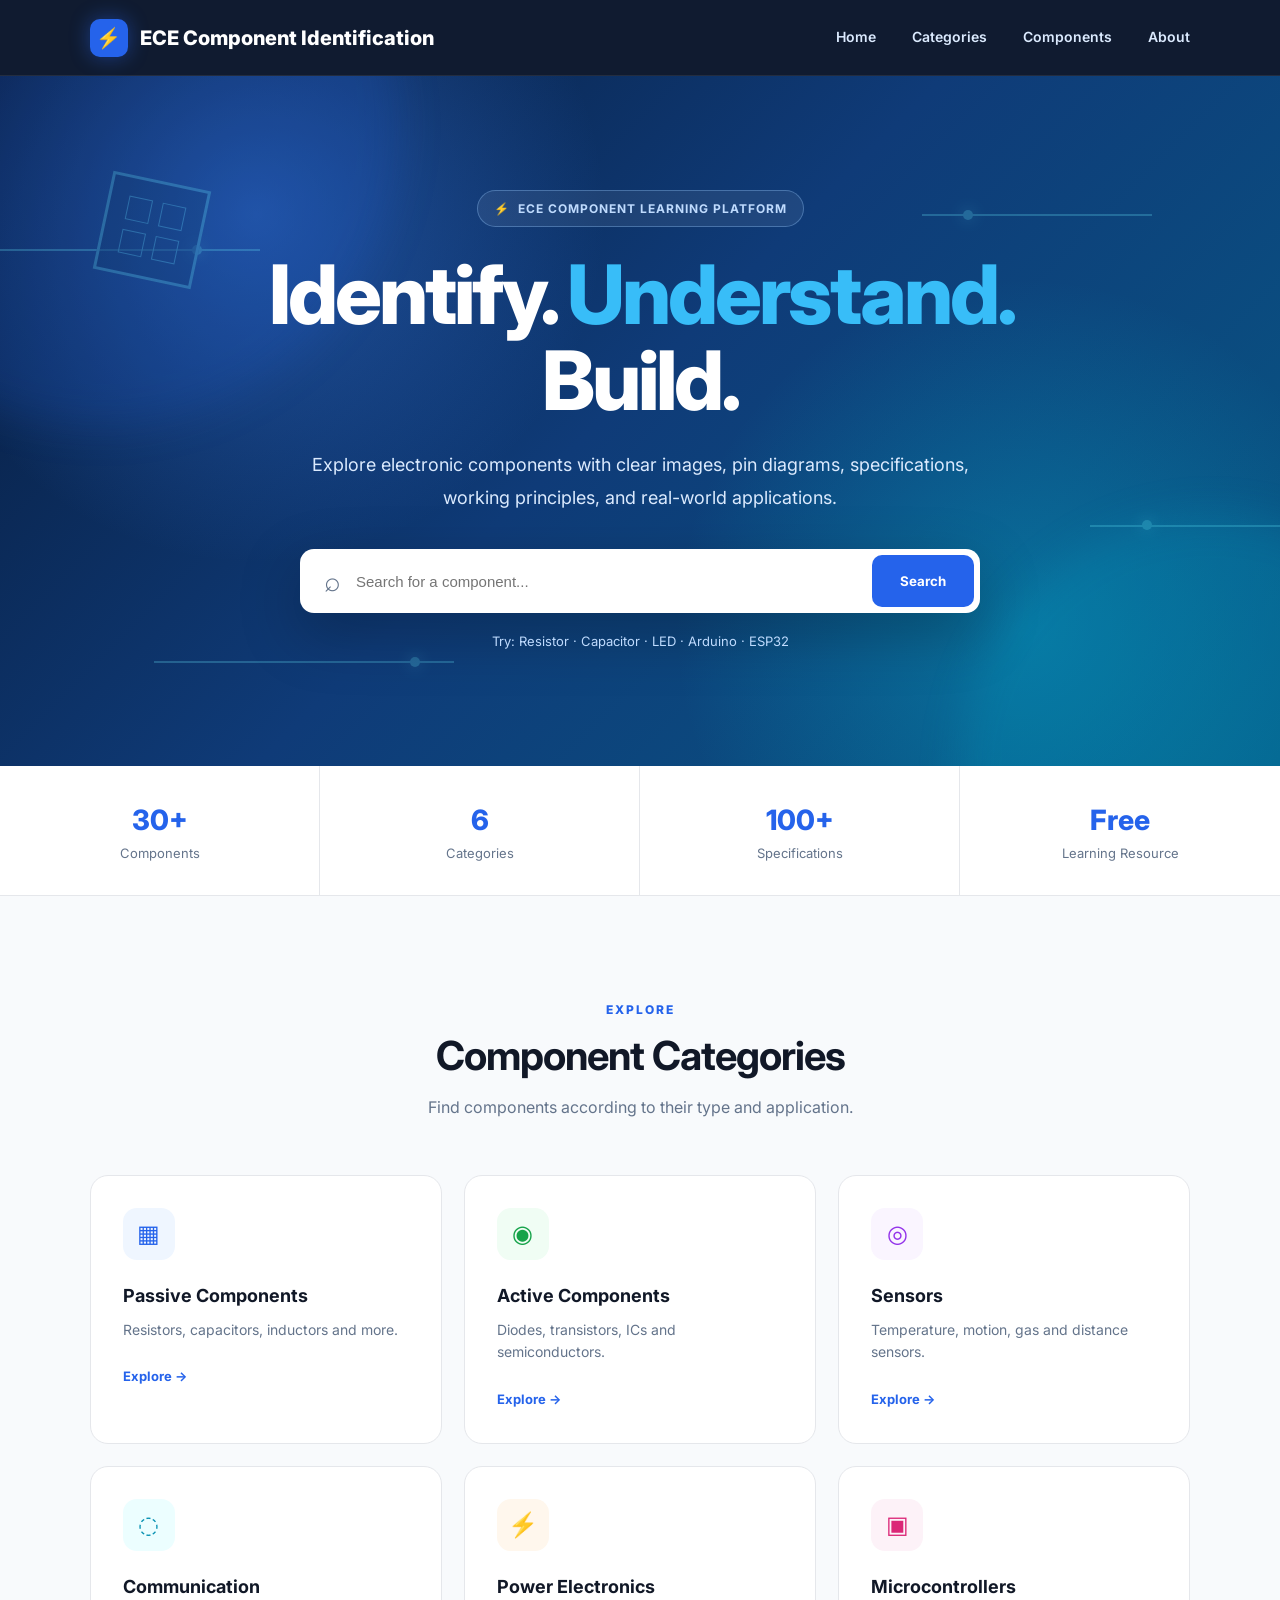
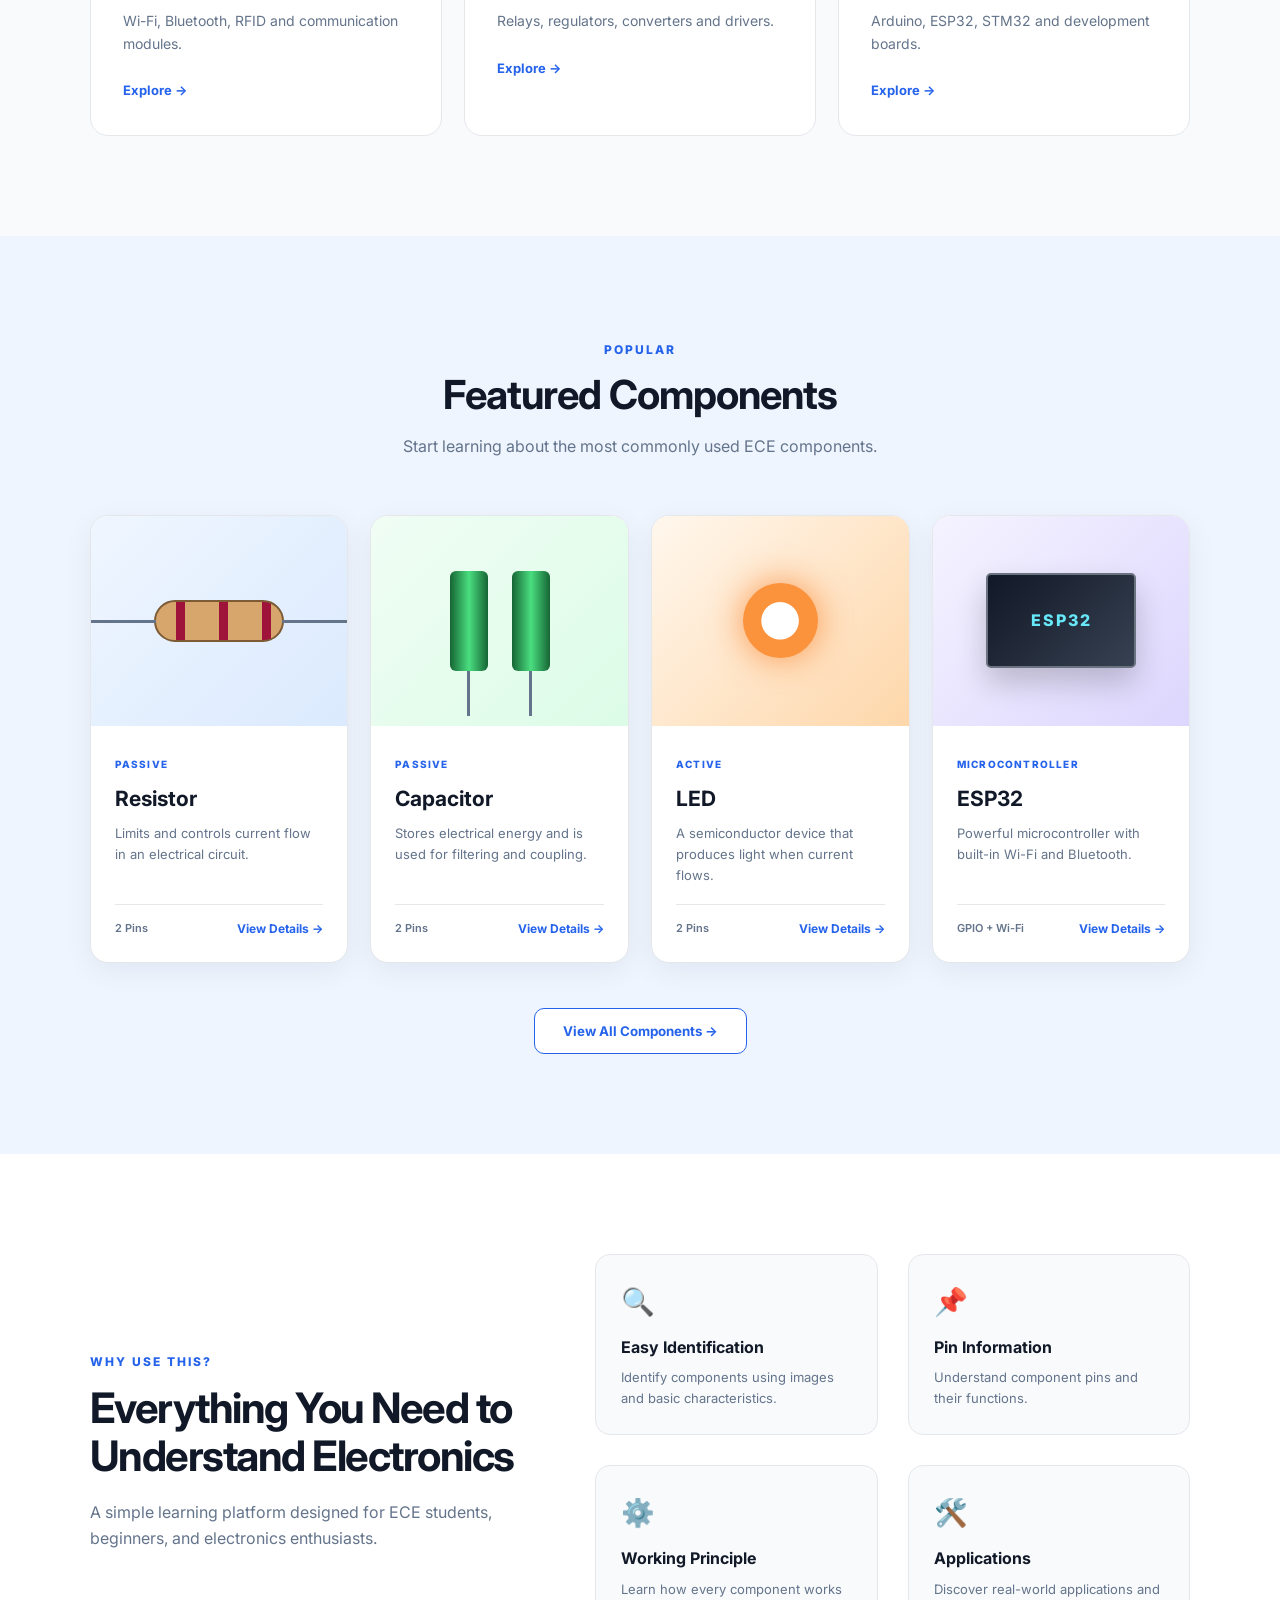
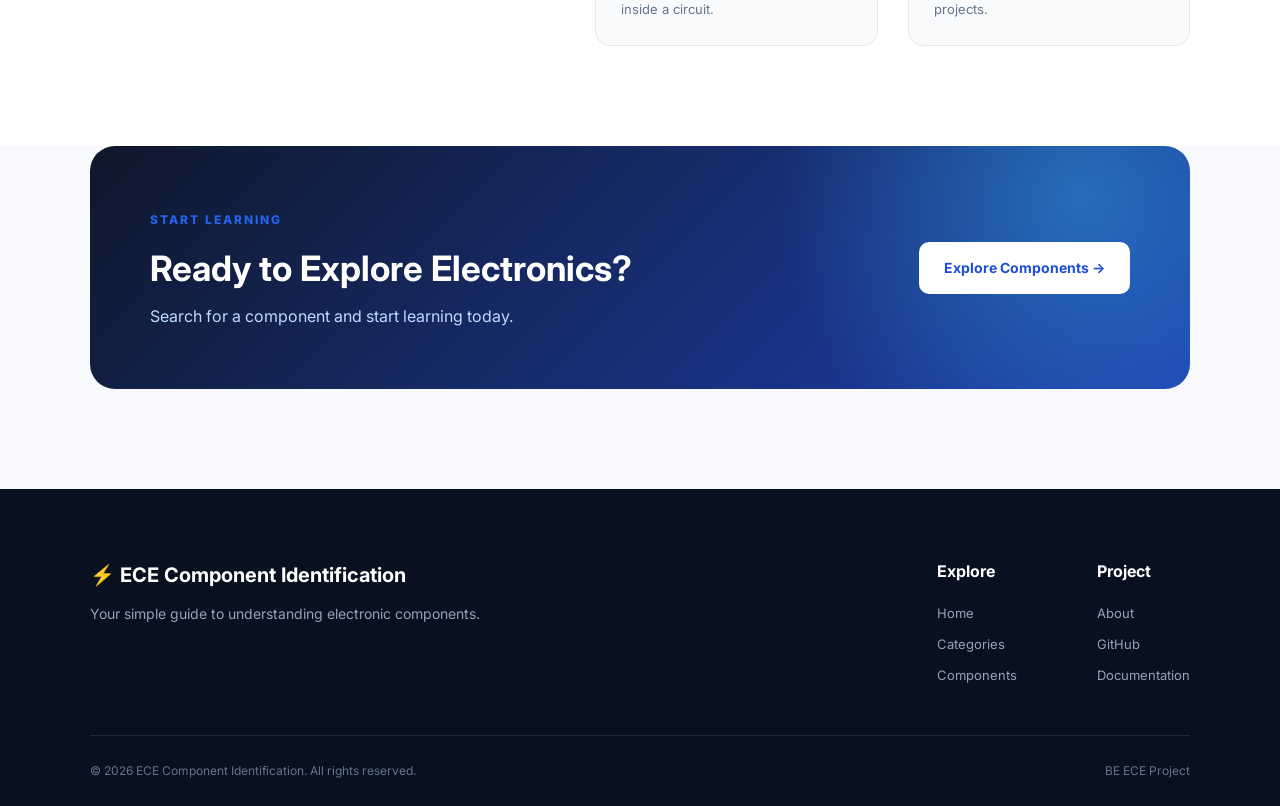
==== index.html @ 3140476e "Created modern ECE component identification homepage" ====
<!DOCTYPE html>
<html lang="en">

<head>
    <meta charset="UTF-8">
    <meta name="viewport" content="width=device-width, initial-scale=1.0">

    <title>ECE Component Identification</title>

    <link rel="stylesheet" href="assets/css/style.css">

    <!-- Google Font -->
    <link rel="preconnect" href="https://fonts.googleapis.com">
    <link rel="preconnect" href="https://fonts.gstatic.com" crossorigin>
    <link
        href="https://fonts.googleapis.com/css2?family=Inter:wght@400;500;600;700;800&display=swap"
        rel="stylesheet">
</head>

<body>

    <!-- ================= NAVBAR ================= -->

    <header class="navbar">

        <div class="logo">
            <span class="logo-icon">⚡</span>
            <span>ECE Component Identification</span>
        </div>

        <nav class="nav-links">
            <a href="#home">Home</a>
            <a href="#categories">Categories</a>
            <a href="#components">Components</a>
            <a href="#about">About</a>
        </nav>

        <button class="mobile-menu" id="mobileMenu">
            ☰
        </button>

    </header>


    <!-- ================= HERO ================= -->

    <main>

        <section class="hero" id="home">

            <div class="hero-content">

                <div class="hero-badge">
                    <span>⚡</span>
                    ECE COMPONENT LEARNING PLATFORM
                </div>

                <h1>
                    Identify.
                    <span>Understand.</span>
                    Build.
                </h1>

                <p>
                    Explore electronic components with clear images,
                    pin diagrams, specifications, working principles,
                    and real-world applications.
                </p>

                <!-- SEARCH -->

                <div class="search-container">

                    <span class="search-icon">⌕</span>

                    <input
                        type="text"
                        id="searchInput"
                        placeholder="Search for a component...">

                    <button id="searchButton">
                        Search
                    </button>

                </div>

                <div class="search-hints">
                    Try: Resistor · Capacitor · LED · Arduino · ESP32
                </div>

            </div>


            <!-- HERO DECORATION -->

            <div class="circuit-decoration">

                <div class="circuit-line line-1"></div>
                <div class="circuit-line line-2"></div>
                <div class="circuit-line line-3"></div>
                <div class="circuit-line line-4"></div>

                <div class="circuit-node node-1"></div>
                <div class="circuit-node node-2"></div>
                <div class="circuit-node node-3"></div>
                <div class="circuit-node node-4"></div>

                <div class="chip">
                    <div></div>
                    <div></div>
                    <div></div>
                    <div></div>
                </div>

            </div>

        </section>


        <!-- ================= STATS ================= -->

        <section class="stats">

            <div class="stat">
                <strong>30+</strong>
                <span>Components</span>
            </div>

            <div class="stat">
                <strong>6</strong>
                <span>Categories</span>
            </div>

            <div class="stat">
                <strong>100+</strong>
                <span>Specifications</span>
            </div>

            <div class="stat">
                <strong>Free</strong>
                <span>Learning Resource</span>
            </div>

        </section>


        <!-- ================= CATEGORIES ================= -->

        <section class="categories section" id="categories">

            <div class="section-heading">

                <span class="section-label">
                    EXPLORE
                </span>

                <h2>
                    Component Categories
                </h2>

                <p>
                    Find components according to their type and application.
                </p>

            </div>


            <div class="category-grid">

                <div class="category-card">

                    <div class="category-icon passive">
                        ▦
                    </div>

                    <h3>Passive Components</h3>

                    <p>
                        Resistors, capacitors, inductors and more.
                    </p>

                    <span class="explore">
                        Explore →
                    </span>

                </div>


                <div class="category-card">

                    <div class="category-icon active">
                        ◉
                    </div>

                    <h3>Active Components</h3>

                    <p>
                        Diodes, transistors, ICs and semiconductors.
                    </p>

                    <span class="explore">
                        Explore →
                    </span>

                </div>


                <div class="category-card">

                    <div class="category-icon sensor">
                        ◎
                    </div>

                    <h3>Sensors</h3>

                    <p>
                        Temperature, motion, gas and distance sensors.
                    </p>

                    <span class="explore">
                        Explore →
                    </span>

                </div>


                <div class="category-card">

                    <div class="category-icon communication">
                        ◌
                    </div>

                    <h3>Communication</h3>

                    <p>
                        Wi-Fi, Bluetooth, RFID and communication modules.
                    </p>

                    <span class="explore">
                        Explore →
                    </span>

                </div>


                <div class="category-card">

                    <div class="category-icon power">
                        ⚡
                    </div>

                    <h3>Power Electronics</h3>

                    <p>
                        Relays, regulators, converters and drivers.
                    </p>

                    <span class="explore">
                        Explore →
                    </span>

                </div>


                <div class="category-card">

                    <div class="category-icon micro">
                        ▣
                    </div>

                    <h3>Microcontrollers</h3>

                    <p>
                        Arduino, ESP32, STM32 and development boards.
                    </p>

                    <span class="explore">
                        Explore →
                    </span>

                </div>

            </div>

        </section>


        <!-- ================= FEATURED ================= -->

        <section class="featured section" id="components">

            <div class="section-heading featured-heading">

                <span class="section-label">
                    POPULAR
                </span>

                <h2>
                    Featured Components
                </h2>

                <p>
                    Start learning about the most commonly used ECE components.
                </p>

            </div>


            <div class="component-grid">


                <!-- RESISTOR -->

                <div class="component-card">

                    <div class="component-image resistor-image">
                        <div class="resistor-shape"></div>
                    </div>

                    <div class="component-info">

                        <span class="component-type">
                            PASSIVE
                        </span>

                        <h3>Resistor</h3>

                        <p>
                            Limits and controls current flow in an electrical circuit.
                        </p>

                        <div class="component-footer">
                            <span>2 Pins</span>
                            <button>View Details →</button>
                        </div>

                    </div>

                </div>


                <!-- CAPACITOR -->

                <div class="component-card">

                    <div class="component-image capacitor-image">

                        <div class="capacitor-shape">
                            <span></span>
                            <span></span>
                        </div>

                    </div>

                    <div class="component-info">

                        <span class="component-type">
                            PASSIVE
                        </span>

                        <h3>Capacitor</h3>

                        <p>
                            Stores electrical energy and is used for filtering and coupling.
                        </p>

                        <div class="component-footer">
                            <span>2 Pins</span>
                            <button>View Details →</button>
                        </div>

                    </div>

                </div>


                <!-- LED -->

                <div class="component-card">

                    <div class="component-image led-image">

                        <div class="led-shape">
                            ●
                        </div>

                    </div>

                    <div class="component-info">

                        <span class="component-type">
                            ACTIVE
                        </span>

                        <h3>LED</h3>

                        <p>
                            A semiconductor device that produces light when current flows.
                        </p>

                        <div class="component-footer">
                            <span>2 Pins</span>
                            <button>View Details →</button>
                        </div>

                    </div>

                </div>


                <!-- ESP32 -->

                <div class="component-card">

                    <div class="component-image esp-image">

                        <div class="esp-board">
                            ESP32
                        </div>

                    </div>

                    <div class="component-info">

                        <span class="component-type">
                            MICROCONTROLLER
                        </span>

                        <h3>ESP32</h3>

                        <p>
                            Powerful microcontroller with built-in Wi-Fi and Bluetooth.
                        </p>

                        <div class="component-footer">
                            <span>GPIO + Wi-Fi</span>
                            <button>View Details →</button>
                        </div>

                    </div>

                </div>

            </div>


            <button class="view-all">
                View All Components →
            </button>

        </section>


        <!-- ================= WHY THIS WEBSITE ================= -->

        <section class="why section">

            <div class="why-content">

                <span class="section-label">
                    WHY USE THIS?
                </span>

                <h2>
                    Everything You Need to Understand Electronics
                </h2>

                <p>
                    A simple learning platform designed for ECE students,
                    beginners, and electronics enthusiasts.
                </p>

            </div>


            <div class="features">

                <div class="feature">
                    <div class="feature-icon">🔍</div>
                    <h3>Easy Identification</h3>
                    <p>
                        Identify components using images and basic characteristics.
                    </p>
                </div>

                <div class="feature">
                    <div class="feature-icon">📌</div>
                    <h3>Pin Information</h3>
                    <p>
                        Understand component pins and their functions.
                    </p>
                </div>

                <div class="feature">
                    <div class="feature-icon">⚙️</div>
                    <h3>Working Principle</h3>
                    <p>
                        Learn how every component works inside a circuit.
                    </p>
                </div>

                <div class="feature">
                    <div class="feature-icon">🛠️</div>
                    <h3>Applications</h3>
                    <p>
                        Discover real-world applications and projects.
                    </p>
                </div>

            </div>

        </section>


        <!-- ================= CTA ================= -->

        <section class="cta">

            <div>

                <span class="section-label">
                    START LEARNING
                </span>

                <h2>
                    Ready to Explore Electronics?
                </h2>

                <p>
                    Search for a component and start learning today.
                </p>

            </div>

            <a href="#home" class="cta-button">
                Explore Components →
            </a>

        </section>

    </main>


    <!-- ================= FOOTER ================= -->

    <footer id="about">

        <div class="footer-content">

            <div class="footer-brand">

                <h2>
                    ⚡ ECE Component Identification
                </h2>

                <p>
                    Your simple guide to understanding electronic components.
                </p>

            </div>


            <div class="footer-links">

                <div>
                    <h4>Explore</h4>
                    <a href="#home">Home</a>
                    <a href="#categories">Categories</a>
                    <a href="#components">Components</a>
                </div>

                <div>
                    <h4>Project</h4>
                    <a href="#about">About</a>
                    <a href="#">GitHub</a>
                    <a href="#">Documentation</a>
                </div>

            </div>

        </div>


        <div class="footer-bottom">

            <p>
                © 2026 ECE Component Identification. All rights reserved.
            </p>

            <p>
                BE ECE Project
            </p>

        </div>

    </footer>


    <script src="assets/js/script.js"></script>

</body>

</html>
---- assets/css/style.css ----
/* =========================================
   GLOBAL
========================================= */

* {
    margin: 0;
    padding: 0;
    box-sizing: border-box;
}

html {
    scroll-behavior: smooth;
}

body {
    font-family: "Inter", Arial, sans-serif;
    background: #f7f9fc;
    color: #111827;
    line-height: 1.6;
}

a {
    text-decoration: none;
    color: inherit;
}

button {
    font-family: inherit;
}

.section {
    padding: 100px 7%;
}


/* =========================================
   NAVBAR
========================================= */

.navbar {
    height: 76px;
    padding: 0 7%;

    display: flex;
    align-items: center;
    justify-content: space-between;

    background: rgba(7, 18, 40, 0.96);

    color: white;

    position: sticky;
    top: 0;
    z-index: 1000;

    border-bottom: 1px solid rgba(255,255,255,0.08);
}

.logo {
    display: flex;
    align-items: center;
    gap: 12px;

    font-size: 20px;
    font-weight: 800;
}

.logo-icon {
    width: 38px;
    height: 38px;

    display: flex;
    align-items: center;
    justify-content: center;

    background: #2563eb;

    border-radius: 10px;

    font-size: 20px;

    box-shadow: 0 0 20px rgba(37,99,235,0.45);
}

.nav-links {
    display: flex;
    align-items: center;
    gap: 36px;
}

.nav-links a {
    color: #dbeafe;

    font-size: 14px;
    font-weight: 600;

    transition: 0.3s;
}

.nav-links a:hover {
    color: #60a5fa;
}

.mobile-menu {
    display: none;

    border: none;
    background: transparent;
    color: white;

    font-size: 25px;

    cursor: pointer;
}


/* =========================================
   HERO
========================================= */

.hero {
    min-height: 690px;

    position: relative;
    overflow: hidden;

    display: flex;
    align-items: center;
    justify-content: center;

    text-align: center;

    padding: 100px 20px;

    color: white;

    background:
        radial-gradient(
            circle at 20% 20%,
            rgba(59,130,246,0.45),
            transparent 30%
        ),
        radial-gradient(
            circle at 80% 80%,
            rgba(6,182,212,0.35),
            transparent 30%
        ),
        linear-gradient(
            135deg,
            #071a3a,
            #0f3b78 48%,
            #075985
        );
}

.hero::before {
    content: "";

    position: absolute;

    width: 600px;
    height: 600px;

    border-radius: 50%;

    background: rgba(37,99,235,0.15);

    filter: blur(20px);

    top: -250px;
    left: -200px;
}

.hero::after {
    content: "";

    position: absolute;

    width: 500px;
    height: 500px;

    border-radius: 50%;

    background: rgba(6,182,212,0.15);

    filter: blur(20px);

    right: -180px;
    bottom: -250px;
}

.hero-content {
    max-width: 900px;

    position: relative;
    z-index: 5;
}

.hero-badge {
    display: inline-flex;

    align-items: center;
    gap: 8px;

    padding: 8px 16px;

    border: 1px solid rgba(147,197,253,0.35);

    background: rgba(255,255,255,0.07);

    border-radius: 50px;

    color: #bfdbfe;

    font-size: 12px;
    font-weight: 700;

    letter-spacing: 1px;

    margin-bottom: 25px;
}

.hero h1 {
    font-size: clamp(45px, 7vw, 82px);

    line-height: 1.05;

    letter-spacing: -3px;

    font-weight: 800;

    margin-bottom: 25px;
}

.hero h1 span {
    color: #38bdf8;
}

.hero p {
    max-width: 720px;

    margin: auto;

    color: #dbeafe;

    font-size: 18px;

    line-height: 1.8;

    margin-bottom: 35px;
}


/* SEARCH */

.search-container {
    max-width: 680px;

    height: 64px;

    margin: auto;

    display: flex;
    align-items: center;

    padding: 6px;

    background: white;

    border-radius: 14px;

    box-shadow:
        0 20px 60px rgba(0,0,0,0.25);
}

.search-icon {
    color: #64748b;

    font-size: 28px;

    padding-left: 18px;
}

.search-container input {
    flex: 1;

    height: 100%;

    border: none;
    outline: none;

    padding: 0 15px;

    color: #111827;

    font-size: 15px;
}

.search-container button {
    height: 52px;

    padding: 0 28px;

    border: none;

    border-radius: 10px;

    background: #2563eb;

    color: white;

    font-weight: 700;

    cursor: pointer;

    transition: 0.3s;
}

.search-container button:hover {
    background: #1d4ed8;

    transform: translateY(-2px);
}

.search-hints {
    margin-top: 18px;

    color: #bfdbfe;

    font-size: 13px;
}


/* CIRCUIT DESIGN */

.circuit-decoration {
    position: absolute;

    inset: 0;

    opacity: 0.25;

    pointer-events: none;
}

.circuit-line {
    position: absolute;

    height: 2px;

    background: #67e8f9;
}

.line-1 {
    width: 260px;
    top: 25%;
    left: 0;
}

.line-2 {
    width: 190px;
    top: 65%;
    right: 0;
}

.line-3 {
    width: 300px;
    bottom: 15%;
    left: 12%;
}

.line-4 {
    width: 230px;
    top: 20%;
    right: 10%;
}

.circuit-node {
    width: 10px;
    height: 10px;

    position: absolute;

    border-radius: 50%;

    background: #67e8f9;

    box-shadow: 0 0 15px #67e8f9;
}

.node-1 {
    top: calc(25% - 4px);
    left: 15%;
}

.node-2 {
    top: calc(65% - 4px);
    right: 10%;
}

.node-3 {
    bottom: calc(15% - 4px);
    left: 32%;
}

.node-4 {
    top: calc(20% - 4px);
    right: 24%;
}

.chip {
    width: 100px;
    height: 100px;

    position: absolute;

    top: 15%;
    left: 8%;

    border: 3px solid #67e8f9;

    background: rgba(8,47,73,0.5);

    transform: rotate(12deg);

    display: grid;
    grid-template-columns: 1fr 1fr;

    padding: 18px;

    gap: 10px;
}

.chip div {
    border: 1px solid #67e8f9;
}


/* =========================================
   STATS
========================================= */

.stats {
    min-height: 130px;

    display: grid;
    grid-template-columns: repeat(4, 1fr);

    background: white;

    border-bottom: 1px solid #e5e7eb;
}

.stat {
    display: flex;

    flex-direction: column;

    align-items: center;
    justify-content: center;

    border-right: 1px solid #e5e7eb;
}

.stat:last-child {
    border-right: none;
}

.stat strong {
    color: #2563eb;

    font-size: 28px;

    font-weight: 800;
}

.stat span {
    color: #64748b;

    font-size: 13px;
}


/* =========================================
   SECTION HEADINGS
========================================= */

.section-heading {
    text-align: center;

    max-width: 650px;

    margin: 0 auto 55px;
}

.section-label {
    color: #2563eb;

    font-size: 12px;

    font-weight: 800;

    letter-spacing: 2px;
}

.section-heading h2 {
    margin-top: 10px;

    font-size: 40px;

    line-height: 1.2;

    letter-spacing: -1px;
}

.section-heading p {
    color: #64748b;

    margin-top: 15px;

    font-size: 16px;
}


/* =========================================
   CATEGORIES
========================================= */

.categories {
    background: #f8fafc;
}

.category-grid {
    display: grid;

    grid-template-columns:
        repeat(3, 1fr);

    gap: 22px;
}

.category-card {
    background: white;

    padding: 32px;

    border: 1px solid #e5e7eb;

    border-radius: 18px;

    transition:
        transform 0.3s,
        box-shadow 0.3s,
        border-color 0.3s;

    cursor: pointer;
}

.category-card:hover {
    transform: translateY(-7px);

    border-color: #93c5fd;

    box-shadow:
        0 20px 45px rgba(37,99,235,0.12);
}

.category-icon {
    width: 52px;
    height: 52px;

    display: flex;
    align-items: center;
    justify-content: center;

    border-radius: 14px;

    font-size: 24px;

    margin-bottom: 22px;
}

.passive {
    background: #eff6ff;
    color: #2563eb;
}

.active {
    background: #f0fdf4;
    color: #16a34a;
}

.sensor {
    background: #faf5ff;
    color: #9333ea;
}

.communication {
    background: #ecfeff;
    color: #0891b2;
}

.power {
    background: #fff7ed;
    color: #ea580c;
}

.micro {
    background: #fdf2f8;
    color: #db2777;
}

.category-card h3 {
    font-size: 18px;

    margin-bottom: 8px;
}

.category-card p {
    color: #64748b;

    font-size: 14px;

    margin-bottom: 22px;
}

.explore {
    color: #2563eb;

    font-size: 13px;

    font-weight: 700;
}


/* =========================================
   FEATURED COMPONENTS
========================================= */

.featured {
    background: #eef5ff;
}

.component-grid {
    display: grid;

    grid-template-columns:
        repeat(4, 1fr);

    gap: 22px;
}

.component-card {
    overflow: hidden;

    background: white;

    border: 1px solid #e5e7eb;

    border-radius: 18px;

    box-shadow:
        0 8px 30px rgba(15,23,42,0.06);

    transition:
        transform 0.3s,
        box-shadow 0.3s;
}

.component-card:hover {
    transform: translateY(-8px);

    box-shadow:
        0 25px 45px rgba(15,23,42,0.12);
}

.component-image {
    height: 210px;

    display: flex;
    align-items: center;
    justify-content: center;

    position: relative;

    overflow: hidden;
}

.resistor-image {
    background:
        linear-gradient(
            135deg,
            #eff6ff,
            #dbeafe
        );
}

.capacitor-image {
    background:
        linear-gradient(
            135deg,
            #f0fdf4,
            #dcfce7
        );
}

.led-image {
    background:
        linear-gradient(
            135deg,
            #fff7ed,
            #fed7aa
        );
}

.esp-image {
    background:
        linear-gradient(
            135deg,
            #f5f3ff,
            #ddd6fe
        );
}


/* RESISTOR */

.resistor-shape {
    width: 130px;
    height: 42px;

    background:
        repeating-linear-gradient(
            90deg,
            #d6a66c 0px,
            #d6a66c 20px,
            #9f1239 20px,
            #9f1239 29px,
            #d6a66c 29px,
            #d6a66c 43px
        );

    border-radius: 22px;

    border: 2px solid #7c5b35;

    position: relative;
}

.resistor-shape::before,
.resistor-shape::after {
    content: "";

    width: 65px;
    height: 3px;

    background: #64748b;

    position: absolute;

    top: 18px;
}

.resistor-shape::before {
    right: 100%;
}

.resistor-shape::after {
    left: 100%;
}


/* CAPACITOR */

.capacitor-shape {
    width: 100px;
    height: 120px;

    display: flex;

    justify-content: space-between;

    align-items: center;
}

.capacitor-shape span {
    width: 38px;
    height: 100px;

    background:
        linear-gradient(
            90deg,
            #166534,
            #4ade80,
            #166534
        );

    border-radius: 6px;

    position: relative;
}

.capacitor-shape span::after {
    content: "";

    position: absolute;

    width: 3px;
    height: 45px;

    background: #64748b;

    left: 17px;
    top: 100%;
}


/* LED */

.led-shape {
    width: 75px;
    height: 75px;

    display: flex;
    align-items: center;
    justify-content: center;

    border-radius: 50%;

    background: #fb923c;

    color: white;

    font-size: 50px;

    box-shadow:
        0 0 35px rgba(249,115,22,0.7);
}


/* ESP */

.esp-board {
    width: 150px;
    height: 95px;

    background:
        linear-gradient(
            135deg,
            #111827,
            #374151
        );

    border-radius: 5px;

    color: #67e8f9;

    display: flex;
    align-items: center;
    justify-content: center;

    font-weight: 800;

    letter-spacing: 2px;

    box-shadow:
        0 15px 30px rgba(0,0,0,0.2);

    border: 2px solid #6b7280;
}

.component-info {
    padding: 24px;
}

.component-type {
    color: #2563eb;

    font-size: 10px;

    font-weight: 800;

    letter-spacing: 1.2px;
}

.component-info h3 {
    margin: 7px 0;

    font-size: 21px;
}

.component-info p {
    color: #64748b;

    font-size: 13px;

    min-height: 63px;
}

.component-footer {
    margin-top: 18px;

    padding-top: 15px;

    border-top: 1px solid #e5e7eb;

    display: flex;

    justify-content: space-between;

    align-items: center;
}

.component-footer span {
    color: #64748b;

    font-size: 11px;

    font-weight: 600;
}

.component-footer button {
    border: none;

    background: transparent;

    color: #2563eb;

    font-size: 12px;

    font-weight: 700;

    cursor: pointer;
}

.view-all {
    display: block;

    margin: 45px auto 0;

    padding: 14px 28px;

    border: 1px solid #2563eb;

    background: white;

    color: #2563eb;

    border-radius: 10px;

    font-weight: 700;

    cursor: pointer;

    transition: 0.3s;
}

.view-all:hover {
    background: #2563eb;

    color: white;
}


/* =========================================
   WHY SECTION
========================================= */

.why {
    background: white;

    display: grid;

    grid-template-columns: 1fr 1.4fr;

    gap: 80px;

    align-items: center;
}

.why-content h2 {
    margin-top: 10px;

    font-size: 42px;

    line-height: 1.15;

    letter-spacing: -1.5px;
}

.why-content p {
    margin-top: 20px;

    color: #64748b;
}

.features {
    display: grid;

    grid-template-columns:
        repeat(2, 1fr);

    gap: 30px;
}

.feature {
    padding: 25px;

    border: 1px solid #e5e7eb;

    border-radius: 15px;

    background: #f8fafc;
}

.feature-icon {
    font-size: 27px;

    margin-bottom: 12px;
}

.feature h3 {
    font-size: 16px;

    margin-bottom: 7px;
}

.feature p {
    color: #64748b;

    font-size: 13px;
}


/* =========================================
   CTA
========================================= */

.cta {
    margin: 0 7% 100px;

    padding: 60px;

    border-radius: 25px;

    display: flex;

    justify-content: space-between;

    align-items: center;

    gap: 30px;

    color: white;

    background:
        radial-gradient(
            circle at 90% 20%,
            rgba(56,189,248,0.4),
            transparent 30%
        ),
        linear-gradient(
            135deg,
            #0f172a,
            #1e40af
        );

    overflow: hidden;
}

.cta h2 {
    font-size: 35px;

    margin-top: 8px;
}

.cta p {
    color: #bfdbfe;

    margin-top: 8px;
}

.cta-button {
    flex-shrink: 0;

    background: white;

    color: #1d4ed8;

    padding: 15px 25px;

    border-radius: 10px;

    font-size: 14px;

    font-weight: 700;
}


/* =========================================
   FOOTER
========================================= */

footer {
    background: #07111f;

    color: white;

    padding: 70px 7% 25px;
}

.footer-content {
    display: flex;

    justify-content: space-between;

    gap: 50px;

    padding-bottom: 50px;
}

.footer-brand {
    max-width: 420px;
}

.footer-brand h2 {
    font-size: 20px;
}

.footer-brand p {
    color: #94a3b8;

    margin-top: 12px;

    font-size: 14px;
}

.footer-links {
    display: flex;

    gap: 80px;
}

.footer-links div {
    display: flex;

    flex-direction: column;

    gap: 10px;
}

.footer-links h4 {
    margin-bottom: 8px;
}

.footer-links a {
    color: #94a3b8;

    font-size: 13px;

    transition: 0.3s;
}

.footer-links a:hover {
    color: white;
}

.footer-bottom {
    padding-top: 25px;

    border-top: 1px solid rgba(255,255,255,0.1);

    display: flex;

    justify-content: space-between;

    color: #64748b;

    font-size: 12px;
}


/* =========================================
   RESPONSIVE
========================================= */

@media (max-width: 1000px) {

    .component-grid {
        grid-template-columns:
            repeat(2, 1fr);
    }

    .category-grid {
        grid-template-columns:
            repeat(2, 1fr);
    }

    .why {
        grid-template-columns: 1fr;
    }

}


@media (max-width: 700px) {

    .navbar {
        padding: 0 20px;
    }

    .nav-links {
        display: none;
    }

    .mobile-menu {
        display: block;
    }

    .logo {
        font-size: 15px;
    }

    .hero {
        min-height: 620px;

        padding: 80px 20px;
    }

    .hero h1 {
        font-size: 48px;

        letter-spacing: -2px;
    }

    .hero p {
        font-size: 15px;
    }

    .search-container {
        height: auto;

        flex-direction: column;

        padding: 8px;

        background: transparent;
    }

    .search-icon {
        display: none;
    }

    .search-container input {
        width: 100%;

        height: 55px;

        border-radius: 10px;

        margin-bottom: 8px;
    }

    .search-container button {
        width: 100%;
    }

    .stats {
        grid-template-columns:
            repeat(2, 1fr);
    }

    .stat {
        min-height: 100px;

        border-bottom: 1px solid #e5e7eb;
    }

    .section {
        padding: 70px 20px;
    }

    .section-heading h2,
    .why-content h2 {
        font-size: 32px;
    }

    .category-grid,
    .component-grid,
    .features {
        grid-template-columns: 1fr;
    }

    .cta {
        margin: 0 20px 70px;

        padding: 40px 25px;

        flex-direction: column;

        align-items: flex-start;
    }

    .cta h2 {
        font-size: 28px;
    }

    .footer-content {
        flex-direction: column;
    }

    .footer-links {
        gap: 50px;
    }

    .footer-bottom {
        flex-direction: column;

        gap: 8px;
    }

}
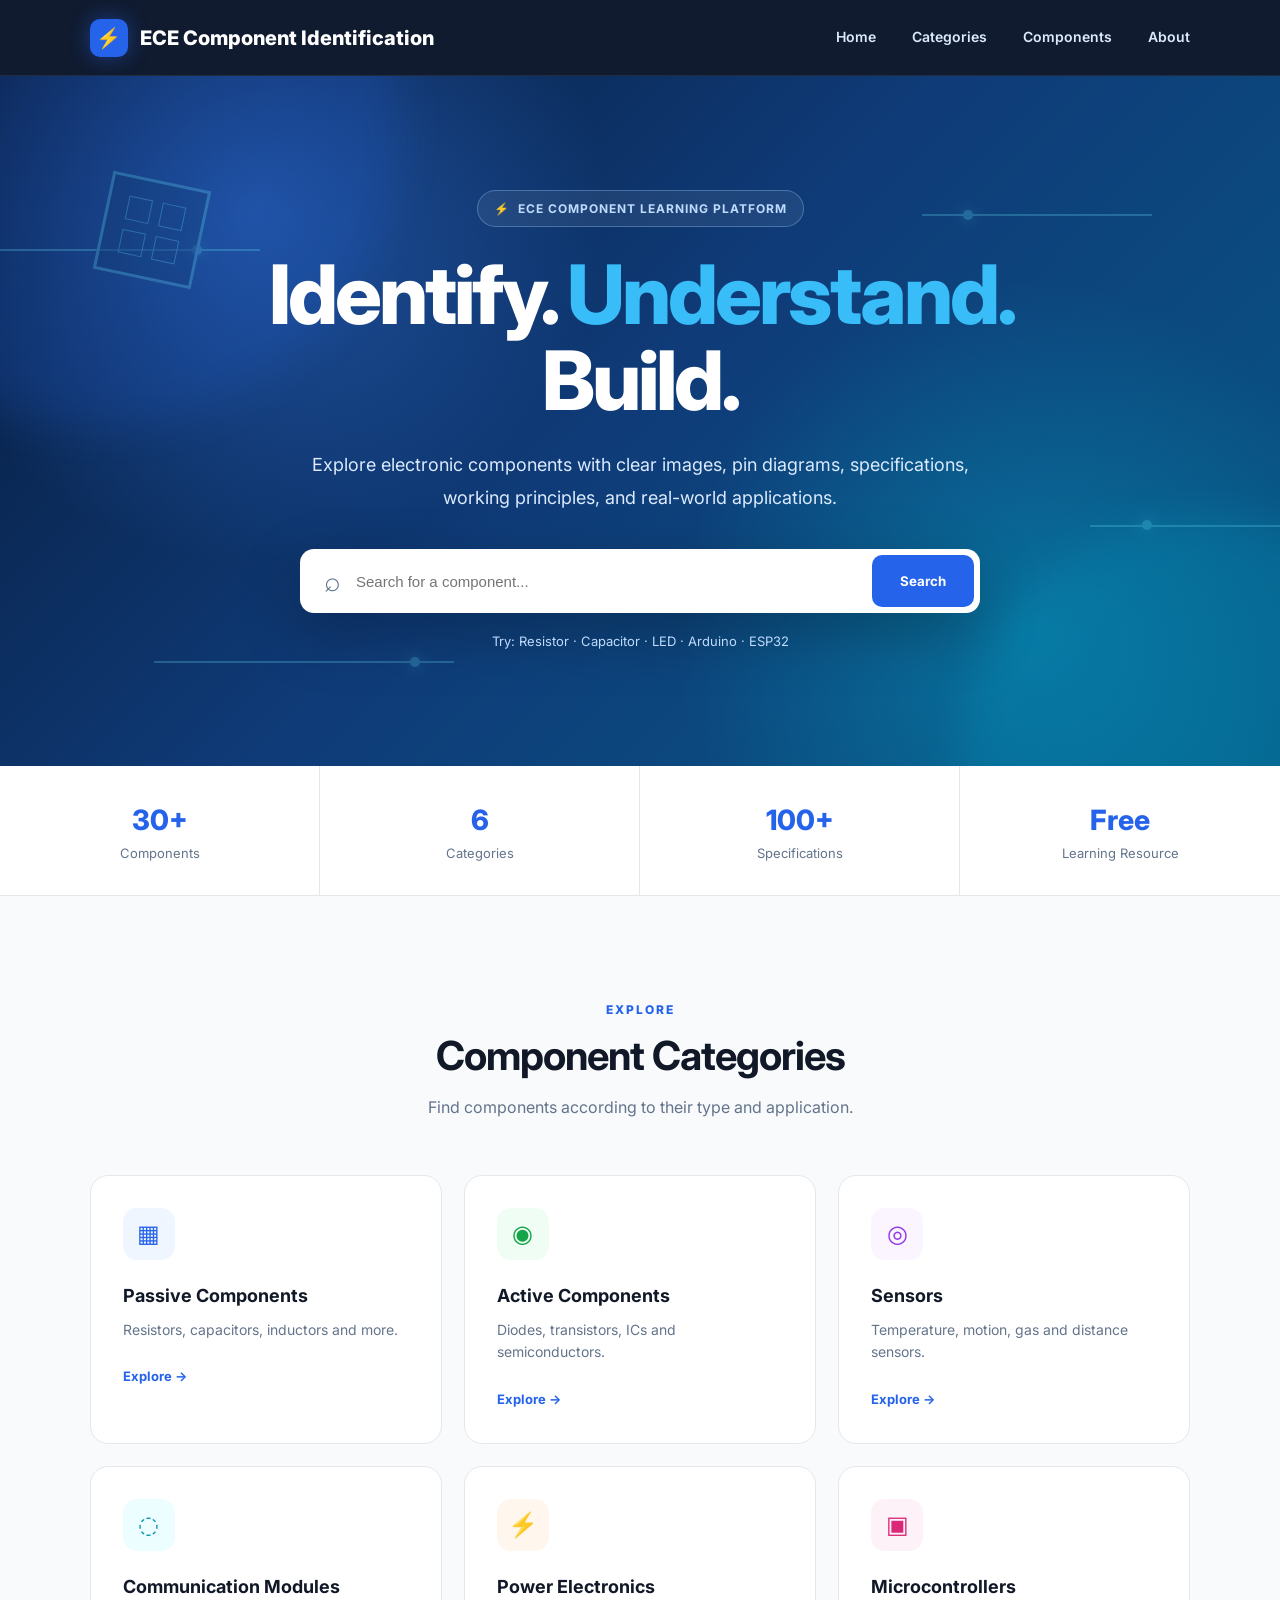
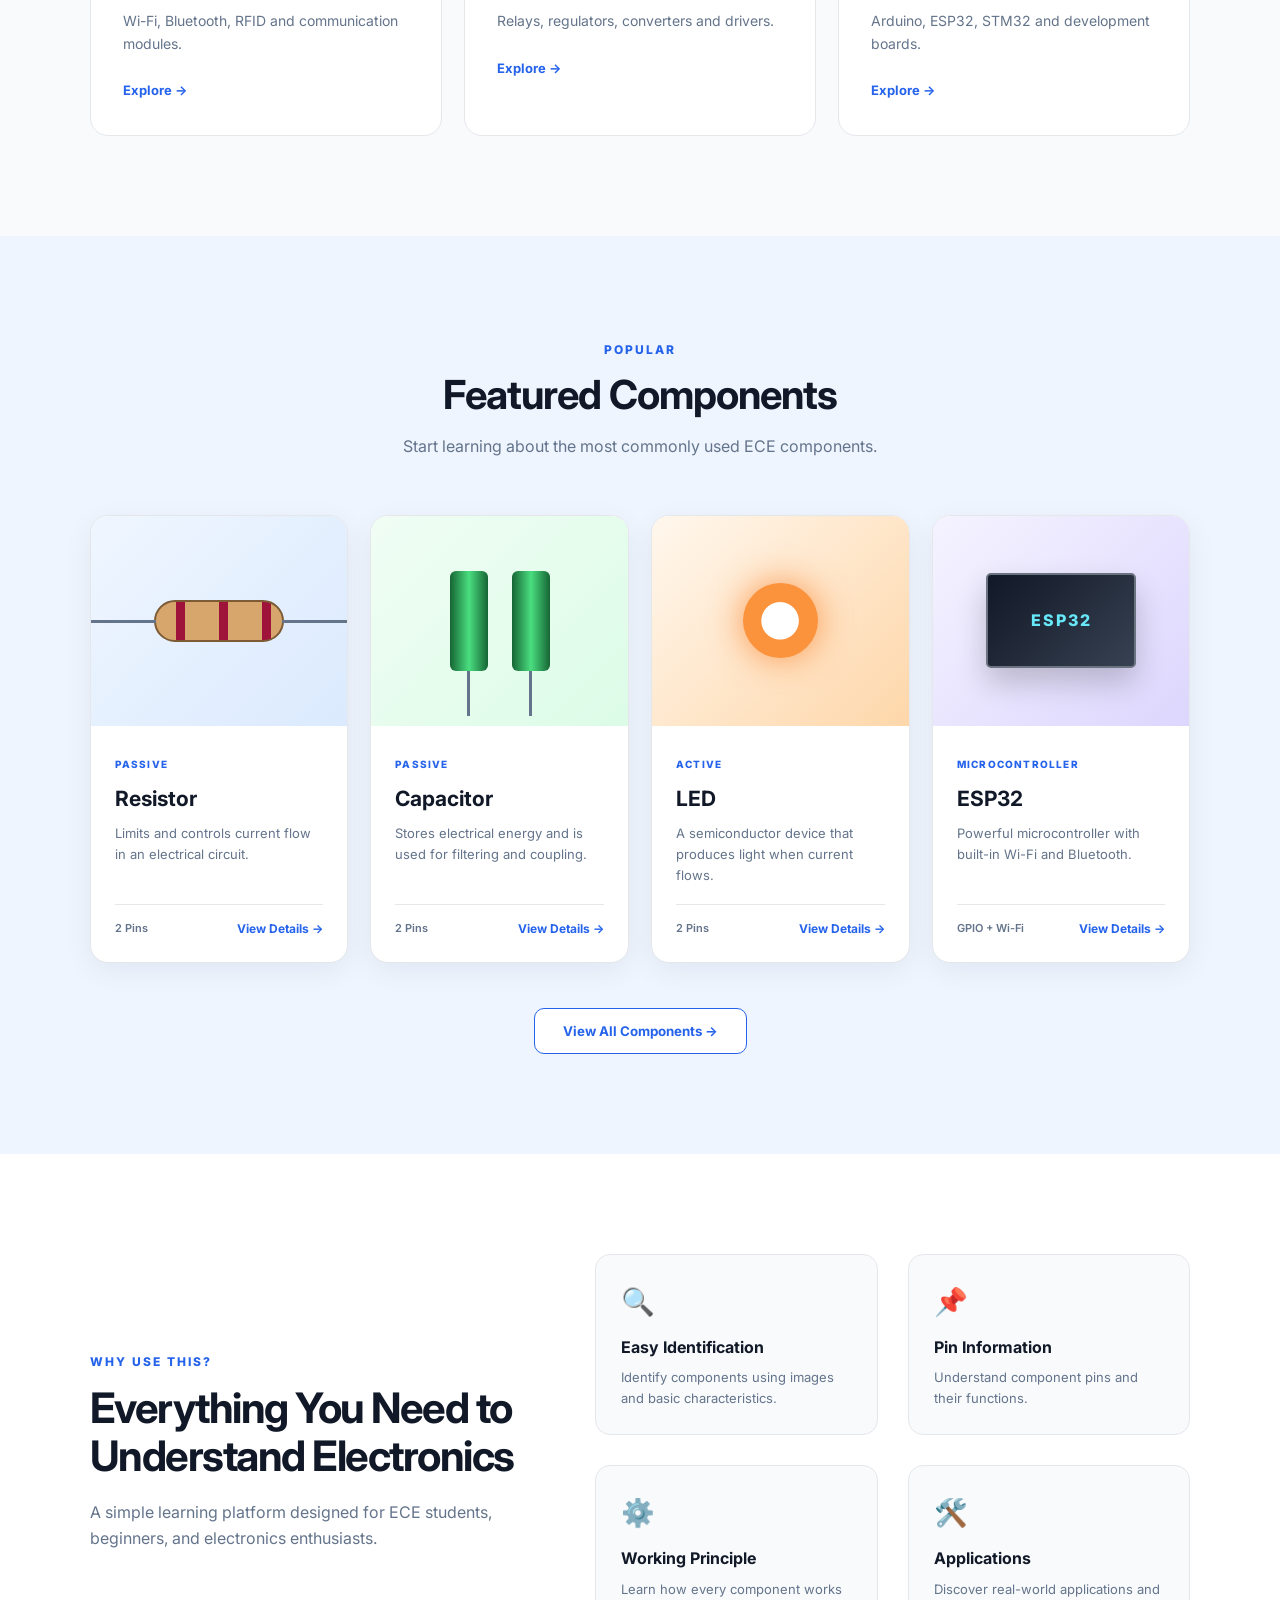
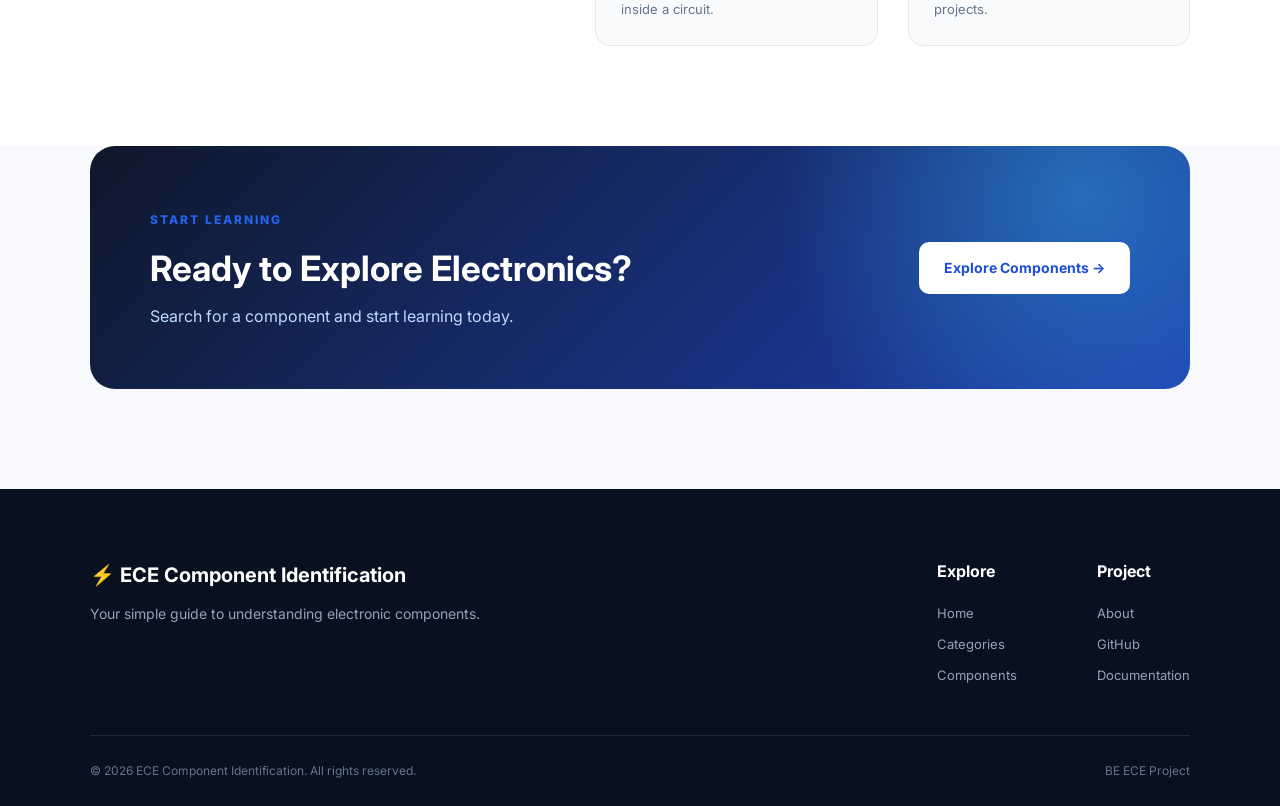
==== commit dcb7aebf: "Added functional component categories" ====
--- a/index.html
+++ b/index.html
@@ -167,7 +167,9 @@
 
             <div class="category-grid">
 
-                <div class="category-card">
+                <div class="category-card"
+                    onclick="filterByCategory('Passive Components')">
+            
 
                     <div class="category-icon passive">
                         ▦
@@ -186,7 +188,9 @@
                 </div>
 
 
-                <div class="category-card">
+                <div class="category-card"
+                 onclick="filterByCategory('Active Components')">
+
 
                     <div class="category-icon active">
                         ◉
@@ -205,7 +209,8 @@
                 </div>
 
 
-                <div class="category-card">
+                <div class="category-card"
+                  onclick="filterByCategory('Sensors')">
 
                     <div class="category-icon sensor">
                         ◎
@@ -223,14 +228,14 @@
 
                 </div>
 
-
-                <div class="category-card">
-
-                    <div class="category-icon communication">
-                        ◌
-                    </div>
-
-                    <h3>Communication</h3>
+<div class="category-card"
+     onclick="filterByCategory('Communication Modules')">
+
+    <div class="category-icon communication">
+        ◌
+    </div>
+
+    <h3>Communication Modules</h3>
 
                     <p>
                         Wi-Fi, Bluetooth, RFID and communication modules.
@@ -243,7 +248,8 @@
                 </div>
 
 
-                <div class="category-card">
+                <div class="category-card"
+                onclick="filterByCategory('Power Electronics')">
 
                     <div class="category-icon power">
                         ⚡
@@ -262,7 +268,8 @@
                 </div>
 
 
-                <div class="category-card">
+                <div class="category-card"
+                onclick="filterByCategory('Microcontrollers')">
 
                     <div class="category-icon micro">
                         ▣
--- a/assets/css/style.css
+++ b/assets/css/style.css
@@ -1319,4 +1319,18 @@
         gap: 8px;
     }
 
+}
+/* ========================================
+   CATEGORY CARD
+======================================== */
+
+.category-card {
+    cursor: pointer;
+    transition: transform 0.25s ease,
+                box-shadow 0.25s ease;
+}
+
+.category-card:hover {
+    transform: translateY(-8px);
+    box-shadow: 0 15px 30px rgba(0, 0, 0, 0.12);
 }
